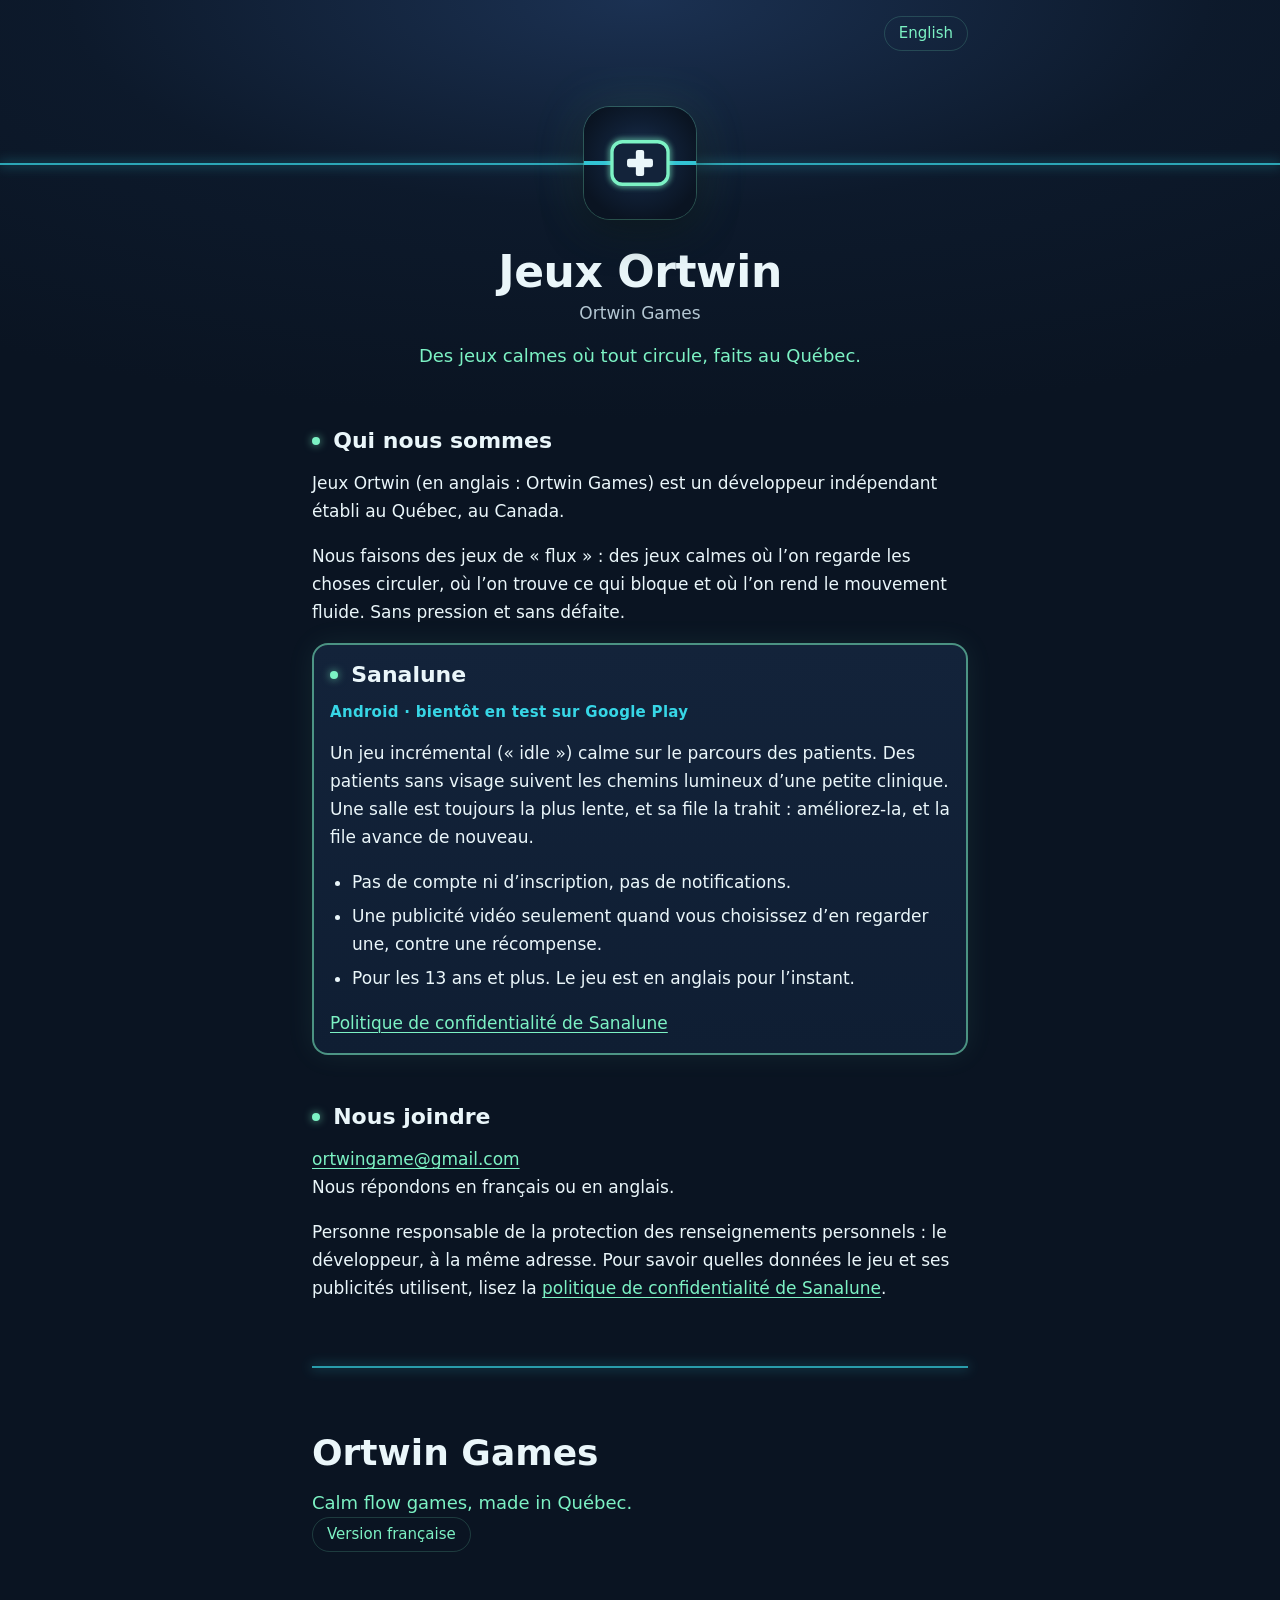
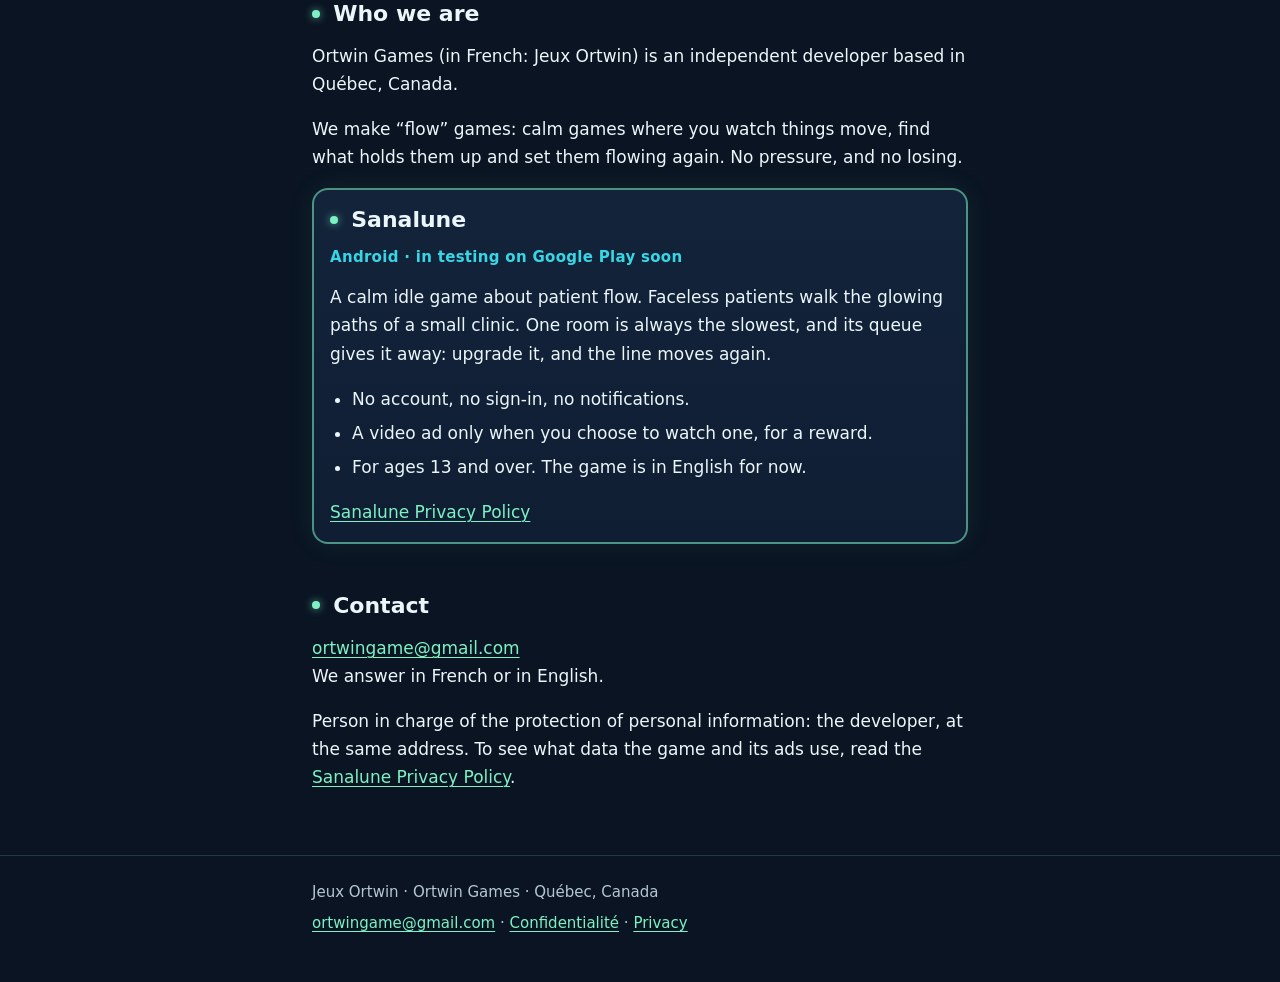
==== index.html @ f3c0d8e3 "Ortwin Games site: studio page, Sanalune privacy policy (FR + EN)" ====
<!doctype html>
<html lang="fr-CA">
<head>
<meta charset="utf-8">
<meta name="viewport" content="width=device-width, initial-scale=1">
<title>Jeux Ortwin · Ortwin Games</title>
<meta name="description" content="Jeux Ortwin est un développeur indépendant établi au Québec, au Canada, qui fait des jeux calmes. Ortwin Games is an independent developer based in Québec, Canada, making calm games.">
<meta name="theme-color" content="#0A1422">
<meta name="color-scheme" content="dark">
<link rel="icon" href="data:image/svg+xml,%3Csvg xmlns='http://www.w3.org/2000/svg' viewBox='0 0 108 108'%3E%3Crect width='108' height='108' rx='24' fill='%230F1E33'/%3E%3Cpath d='M0 54H108' stroke='%2337D6E6' stroke-width='5'/%3E%3Crect x='27' y='33.5' width='54' height='41' rx='10' fill='%2313233A' stroke='%237CF2C4' stroke-width='5'/%3E%3Cg fill='%23EAF6FA'%3E%3Crect x='41.5' y='50' width='25' height='8' rx='2'/%3E%3Crect x='50' y='41.5' width='8' height='25' rx='2'/%3E%3C/g%3E%3C/svg%3E">
<link rel="stylesheet" href="style.css">
</head>
<body>

<div class="wrap">
  <nav class="bar bar-end" aria-label="Langue / Language">
    <a class="pill" href="#english" hreflang="en" lang="en">English</a>
  </nav>
</div>

<header class="hero">
  <div class="wrap">
    <svg class="mark" viewBox="0 0 108 108" aria-hidden="true" focusable="false" xmlns="http://www.w3.org/2000/svg"><defs><radialGradient id="mark-bg" cx="54" cy="50" r="60" gradientUnits="userSpaceOnUse"><stop offset="0" stop-color="#1B3152"/><stop offset=".6" stop-color="#0F1E33"/><stop offset="1" stop-color="#0A1422"/></radialGradient><filter id="mark-halo" x="-60%" y="-60%" width="220%" height="220%"><feGaussianBlur stdDeviation="2.6"/></filter></defs><rect width="108" height="108" fill="url(#mark-bg)"/><path d="M-2 54H110" stroke="#37D6E6" stroke-width="11" opacity=".16" filter="url(#mark-halo)"/><path d="M-2 54H110" stroke="#37D6E6" stroke-width="4" opacity=".9"/><rect x="27" y="33.5" width="54" height="41" rx="10" fill="none" stroke="#7CF2C4" stroke-width="7" opacity=".5" filter="url(#mark-halo)"/><rect x="27" y="33.5" width="54" height="41" rx="10" fill="#13233A" stroke="#7CF2C4" stroke-width="3.2"/><g fill="#EAF6FA"><rect x="41.5" y="50" width="25" height="8" rx="2"/><rect x="50" y="41.5" width="8" height="25" rx="2"/></g></svg>
    <h1>Jeux Ortwin</h1>
    <p class="alt" lang="en">Ortwin Games</p>
    <p class="tagline">Des jeux calmes où tout circule, faits au Québec.</p>
  </div>
</header>

<main class="wrap">

  <article id="francais" lang="fr-CA">

    <section>
      <h2>Qui nous sommes</h2>
      <p>Jeux Ortwin (en anglais : <span lang="en">Ortwin Games</span>) est un développeur indépendant établi au Québec, au Canada.</p>
      <p>Nous faisons des jeux de « flux » : des jeux calmes où l’on regarde les choses circuler, où l’on trouve ce qui bloque et où l’on rend le mouvement fluide. Sans pression et sans défaite.</p>
    </section>

    <section class="card game">
      <h2>Sanalune</h2>
      <p class="kicker">Android · bientôt en test sur Google Play</p>
      <p>Un jeu incrémental (« idle ») calme sur le parcours des patients. Des patients sans visage suivent les chemins lumineux d’une petite clinique. Une salle est toujours la plus lente, et sa file la trahit : améliorez-la, et la file avance de nouveau.</p>
      <ul>
        <li>Pas de compte ni d’inscription, pas de notifications.</li>
        <li>Une publicité vidéo seulement quand vous choisissez d’en regarder une, contre une récompense.</li>
        <li>Pour les 13 ans et plus. Le jeu est en anglais pour l’instant.</li>
      </ul>
      <p><a href="sanalune/privacy/">Politique de confidentialité de Sanalune</a></p>
    </section>

    <section>
      <h2>Nous joindre</h2>
      <p><a href="mailto:ortwingame@gmail.com">ortwingame@gmail.com</a><br>Nous répondons en français ou en anglais.</p>
      <p>Personne responsable de la protection des renseignements personnels : le développeur, à la même adresse. Pour savoir quelles données le jeu et ses publicités utilisent, lisez la <a href="sanalune/privacy/">politique de confidentialité de Sanalune</a>.</p>
    </section>

  </article>

  <hr class="flowline">

  <article id="english" lang="en">

    <h2 class="title">Ortwin Games</h2>
    <p class="tagline">Calm flow games, made in Québec.</p>
    <p><a class="pill" href="#francais" hreflang="fr-CA" lang="fr-CA">Version française</a></p>

    <section>
      <h2>Who we are</h2>
      <p>Ortwin Games (in French: <span lang="fr-CA">Jeux Ortwin</span>) is an independent developer based in Québec, Canada.</p>
      <p>We make “flow” games: calm games where you watch things move, find what holds them up and set them flowing again. No pressure, and no losing.</p>
    </section>

    <section class="card game">
      <h2>Sanalune</h2>
      <p class="kicker">Android · in testing on Google Play soon</p>
      <p>A calm idle game about patient flow. Faceless patients walk the glowing paths of a small clinic. One room is always the slowest, and its queue gives it away: upgrade it, and the line moves again.</p>
      <ul>
        <li>No account, no sign-in, no notifications.</li>
        <li>A video ad only when you choose to watch one, for a reward.</li>
        <li>For ages 13 and over. The game is in English for now.</li>
      </ul>
      <p><a href="sanalune/privacy/#english">Sanalune Privacy Policy</a></p>
    </section>

    <section>
      <h2>Contact</h2>
      <p><a href="mailto:ortwingame@gmail.com">ortwingame@gmail.com</a><br>We answer in French or in English.</p>
      <p>Person in charge of the protection of personal information: the developer, at the same address. To see what data the game and its ads use, read the <a href="sanalune/privacy/#english">Sanalune Privacy Policy</a>.</p>
    </section>

  </article>

</main>

<footer>
  <div class="wrap">
    <p>Jeux Ortwin · <span lang="en">Ortwin Games</span> · Québec, Canada</p>
    <p><a href="mailto:ortwingame@gmail.com">ortwingame@gmail.com</a> · <a href="sanalune/privacy/">Confidentialité</a> · <a href="sanalune/privacy/#english" lang="en">Privacy</a></p>
  </div>
</footer>

</body>
</html>
---- style.css ----
/* Ortwin Games: one dark look, from Sanalune's night palette. */

:root {
  --night: #0A1422;
  --deep: #0F1E33;
  --surface: #13233A;
  --glow: #1B3152;
  --ink: #EAF6FA;
  --soft: #B4C7D3;
  --mint: #7CF2C4;
  --mint-light: #B4F8DD;
  --cyan: #37D6E6;
  --rule: rgba(124, 242, 196, 0.18);
  color-scheme: dark;
}

* { box-sizing: border-box; }

html { -webkit-text-size-adjust: 100%; }

@media (prefers-reduced-motion: no-preference) {
  html { scroll-behavior: smooth; }
}

body {
  margin: 0;
  background-color: var(--night);
  background-image: radial-gradient(ellipse 90% 420px at 50% 0, var(--glow) 0%, rgba(15, 30, 51, 0.55) 50%, rgba(10, 20, 34, 0) 100%);
  background-repeat: no-repeat;
  color: var(--ink);
  font: 400 1.0625rem/1.65 system-ui, -apple-system, "Segoe UI", Roboto, "Helvetica Neue", Arial, sans-serif;
}

[id] { scroll-margin-top: 16px; }

.wrap {
  max-width: 44rem;
  margin: 0 auto;
  padding: 0 16px;
}

@media (min-width: 600px) {
  .wrap { padding: 0 24px; }
  .card { padding: 20px; }
}

/* Links and focus */

a {
  color: var(--mint);
  text-decoration-thickness: 1px;
  text-underline-offset: 3px;
  overflow-wrap: anywhere;
}

a:hover { color: var(--mint-light); }

:focus-visible {
  outline: 2px solid var(--cyan);
  outline-offset: 3px;
  border-radius: 4px;
}

/* Top bar */

.bar {
  display: flex;
  align-items: center;
  justify-content: space-between;
  gap: 12px;
  padding: 16px 0;
}

.brand {
  display: inline-flex;
  align-items: center;
  gap: 10px;
  color: var(--ink);
  font-weight: 650;
  text-decoration: none;
}

.brand:hover { color: var(--ink); }

.brand svg {
  flex: none;
  width: 36px;
  height: 36px;
  border-radius: 9px;
}

.bar-end { justify-content: flex-end; }

.pill {
  flex: none;
  display: inline-block;
  padding: 4px 14px;
  border: 1px solid var(--rule);
  border-radius: 999px;
  font-size: 0.9375rem;
  text-decoration: none;
}

.pill:hover { border-color: var(--mint); }

/* Hero: the room on its glowing path, as in the icon */

.hero {
  position: relative;
  overflow: hidden;
  padding: 40px 0 8px;
  text-align: center;
}

.hero::before {
  content: "";
  position: absolute;
  left: 0;
  right: 0;
  top: 96px;
  height: 2px;
  background: var(--cyan);
  box-shadow: 0 0 12px 1px rgba(55, 214, 230, 0.55);
  opacity: 0.75;
}

.hero .mark {
  position: relative;
  display: block;
  width: 112px;
  height: 112px;
  margin: 0 auto;
  border-radius: 26px;
  box-shadow: 0 0 0 1px rgba(124, 242, 196, 0.25), 0 14px 40px rgba(0, 0, 0, 0.45), 0 0 56px rgba(124, 242, 196, 0.14);
}

.hero h1 { margin: 28px 0 0; }

.alt {
  margin: 2px 0 0;
  color: var(--soft);
  font-size: 1.0625rem;
}

.tagline {
  margin: 14px 0 0;
  color: var(--mint);
  font-size: 1.125rem;
}

/* Type */

h1 {
  font-size: clamp(2rem, 7vw, 2.75rem);
  line-height: 1.15;
  letter-spacing: -0.01em;
  font-weight: 700;
  margin: 24px 0 8px;
}

h2 {
  font-size: 1.375rem;
  line-height: 1.3;
  font-weight: 650;
  margin: 2.2em 0 0.6em;
}

h2::before {
  content: "";
  display: inline-block;
  width: 8px;
  height: 8px;
  margin: 0 0.6em 0.15em 0;
  border-radius: 50%;
  background: var(--mint);
  box-shadow: 0 0 8px rgba(124, 242, 196, 0.7);
  vertical-align: middle;
}

h2.title {
  font-size: clamp(1.75rem, 6vw, 2.25rem);
  line-height: 1.15;
  font-weight: 700;
  margin: 0;
}

h2.title::before { content: none; }

h3 {
  font-size: 1.0625rem;
  font-weight: 650;
  margin: 1.6em 0 0.4em;
}

p, li { overflow-wrap: break-word; }

p { margin: 0 0 1em; }

ul, ol { padding-left: 1.3em; margin: 0 0 1em; }

li + li { margin-top: 0.35em; }

strong { font-weight: 650; }

code {
  font: 0.9em ui-monospace, SFMono-Regular, Menlo, Consolas, monospace;
  background: var(--surface);
  padding: 0.1em 0.35em;
  border-radius: 6px;
  overflow-wrap: anywhere;
}

.meta {
  color: var(--soft);
  font-size: 0.9375rem;
}

/* Cards */

.card {
  margin: 0 0 1em;
  padding: 16px;
  background: linear-gradient(180deg, var(--surface), var(--deep));
  border: 1px solid var(--rule);
  border-radius: 16px;
}

.card > :last-child { margin-bottom: 0; }

.card h2 { margin-top: 0; }

.game {
  border: 2px solid rgba(124, 242, 196, 0.55);
  box-shadow: 0 0 28px rgba(124, 242, 196, 0.08);
}

.kicker {
  margin: -0.2em 0 0.9em;
  color: var(--cyan);
  font-size: 0.9375rem;
  font-weight: 600;
  letter-spacing: 0.02em;
}

.short { border-left: 3px solid var(--mint); }

/* Contents list on the policy */

.toc h2 { font-size: 1.0625rem; }

.toc ol {
  columns: 2 16rem;
  column-gap: 2rem;
  margin: 0;
}

.toc li {
  break-inside: avoid;
  margin: 0 0 0.35em;
}

/* The path between the two languages */

.flowline {
  height: 2px;
  margin: 64px 0;
  border: 0;
  background: var(--cyan);
  box-shadow: 0 0 12px 1px rgba(55, 214, 230, 0.5);
  opacity: 0.7;
}

/* Footer */

footer {
  margin-top: 64px;
  padding: 24px 0 40px;
  border-top: 1px solid var(--rule);
  color: var(--soft);
  font-size: 0.9375rem;
}

footer p { margin: 0 0 0.4em; }
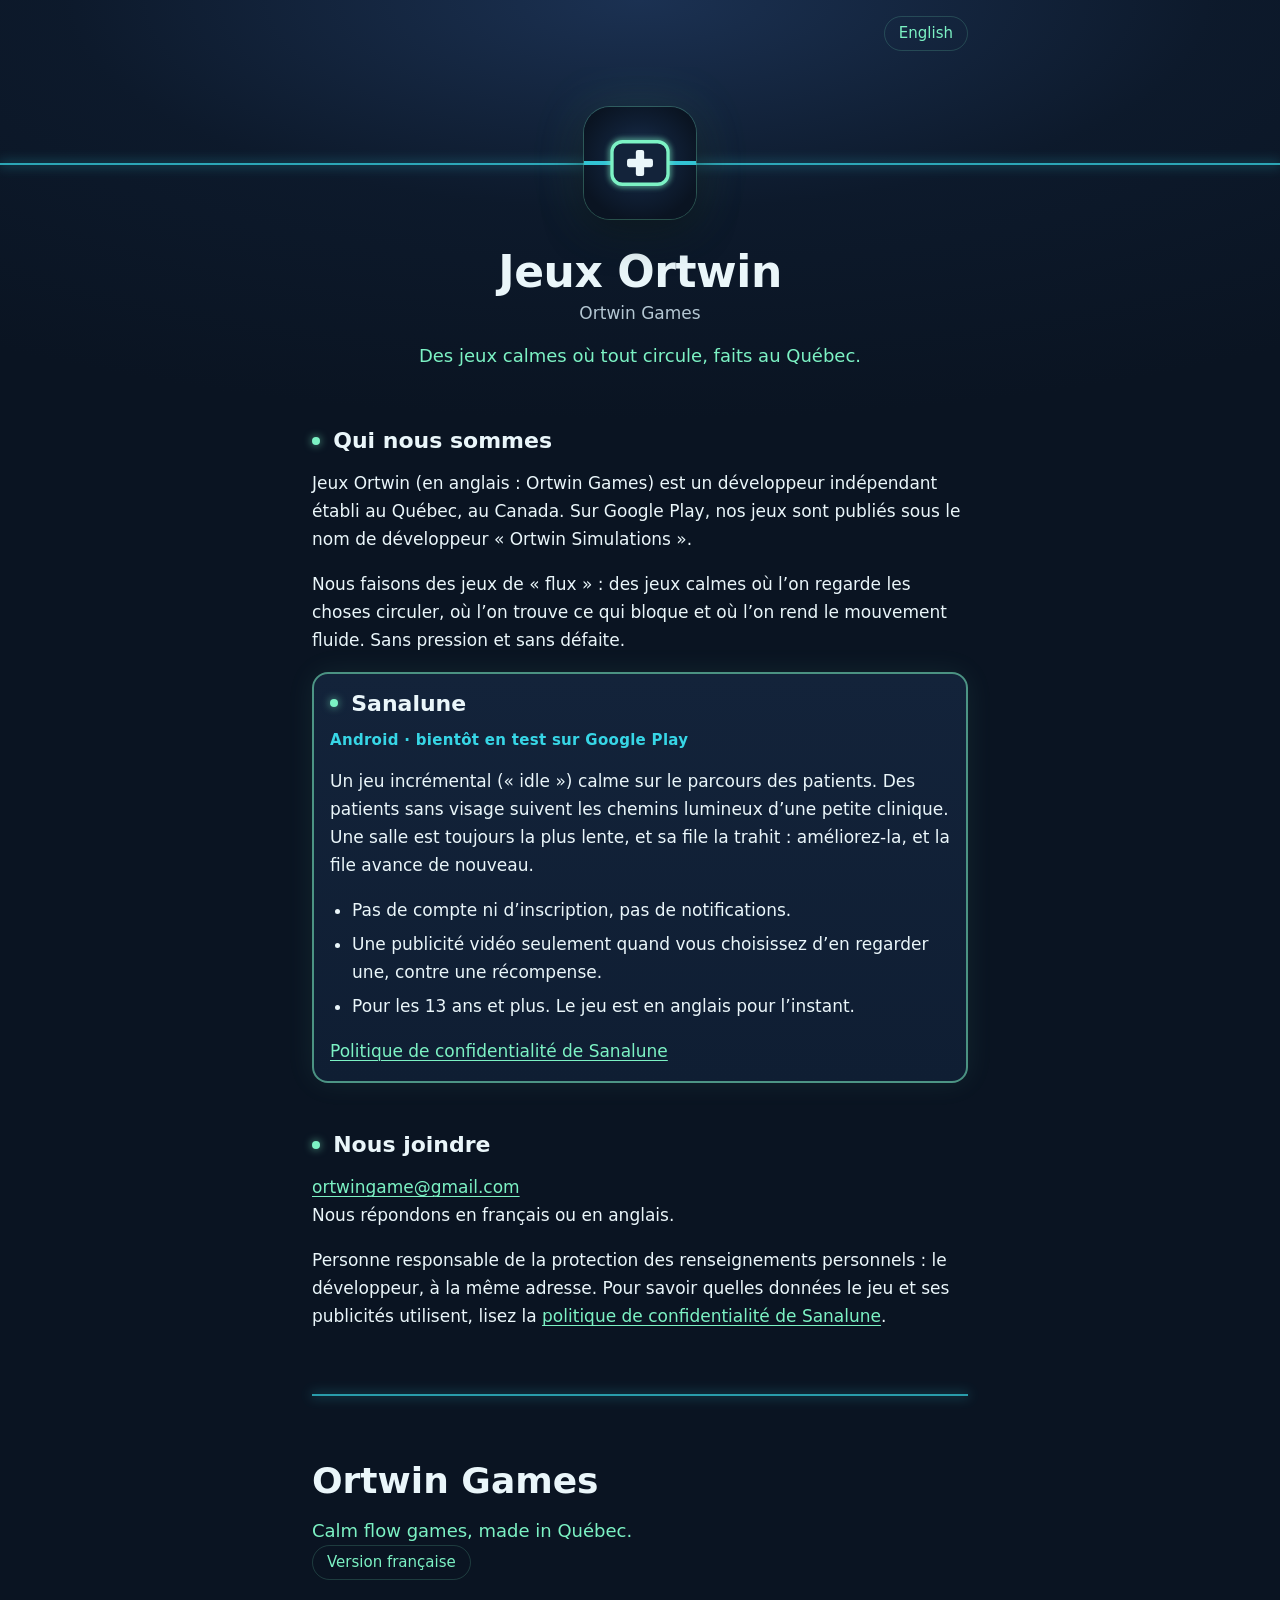
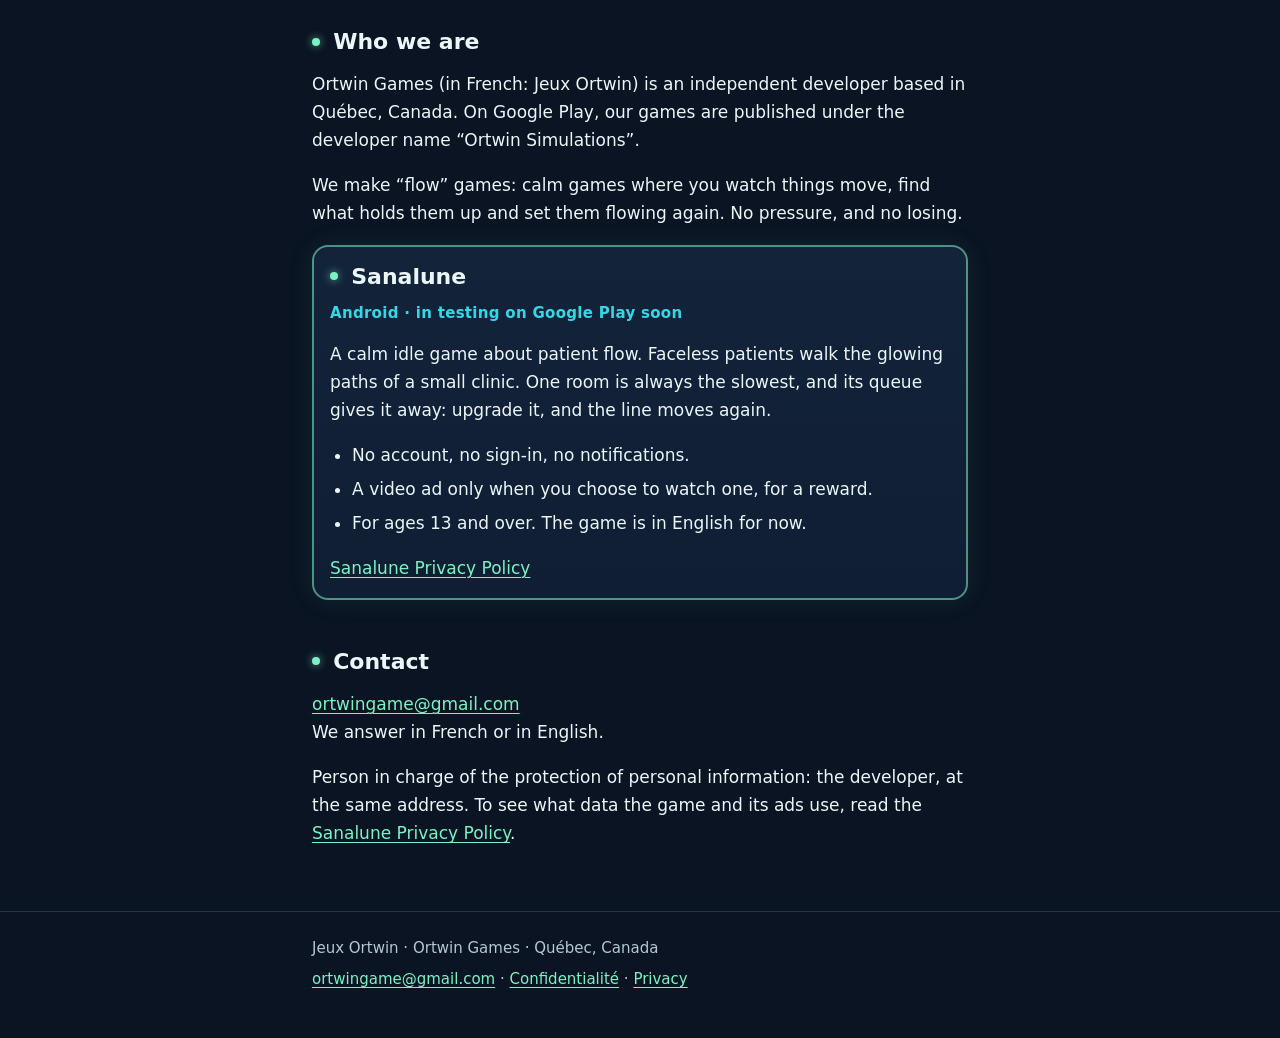
==== commit dc87ffdd: "Name the Google Play developer "Ortwin Simulations" on the studio page and in the Sanalune privacy p" ====
--- a/index.html
+++ b/index.html
@@ -33,7 +33,7 @@
 
     <section>
       <h2>Qui nous sommes</h2>
-      <p>Jeux Ortwin (en anglais : <span lang="en">Ortwin Games</span>) est un développeur indépendant établi au Québec, au Canada.</p>
+      <p>Jeux Ortwin (en anglais : <span lang="en">Ortwin Games</span>) est un développeur indépendant établi au Québec, au Canada. Sur Google Play, nos jeux sont publiés sous le nom de développeur « Ortwin Simulations ».</p>
       <p>Nous faisons des jeux de « flux » : des jeux calmes où l’on regarde les choses circuler, où l’on trouve ce qui bloque et où l’on rend le mouvement fluide. Sans pression et sans défaite.</p>
     </section>
 
@@ -67,7 +67,7 @@
 
     <section>
       <h2>Who we are</h2>
-      <p>Ortwin Games (in French: <span lang="fr-CA">Jeux Ortwin</span>) is an independent developer based in Québec, Canada.</p>
+      <p>Ortwin Games (in French: <span lang="fr-CA">Jeux Ortwin</span>) is an independent developer based in Québec, Canada. On Google Play, our games are published under the developer name “Ortwin Simulations”.</p>
       <p>We make “flow” games: calm games where you watch things move, find what holds them up and set them flowing again. No pressure, and no losing.</p>
     </section>
 
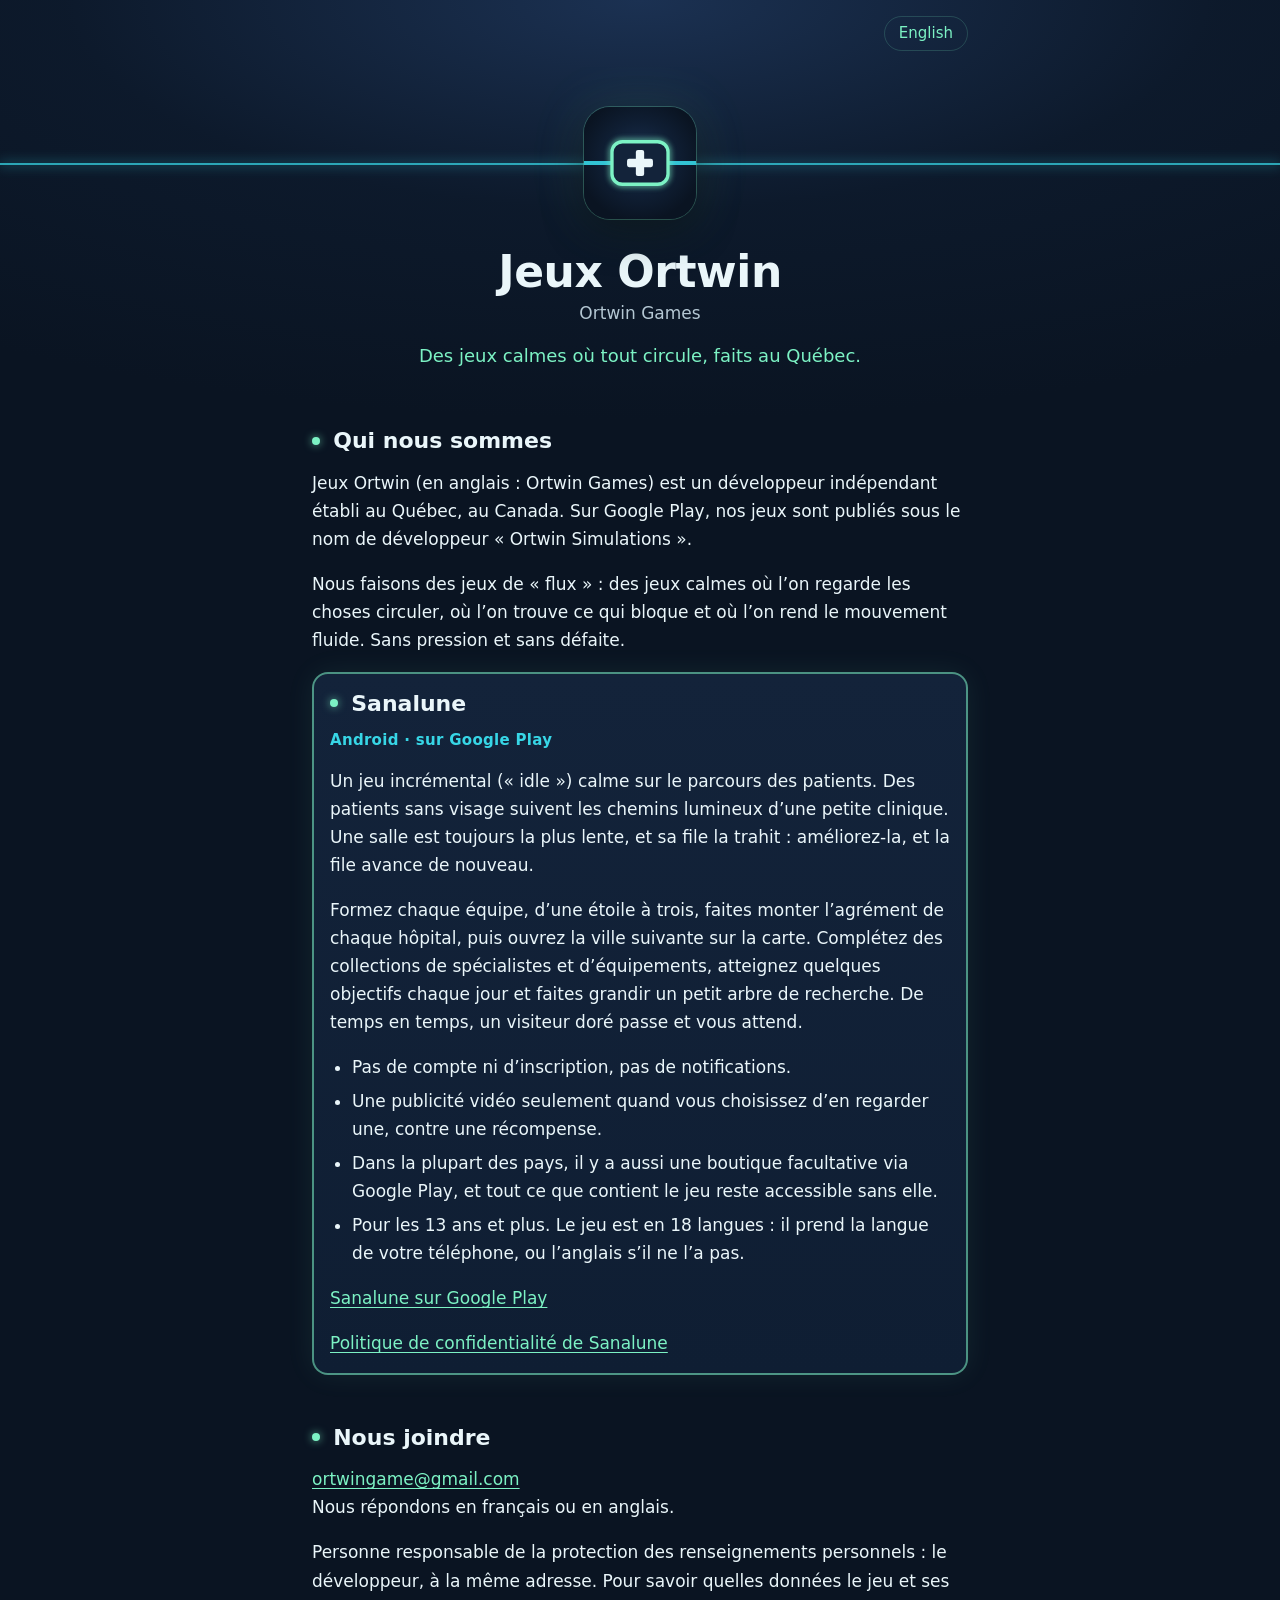
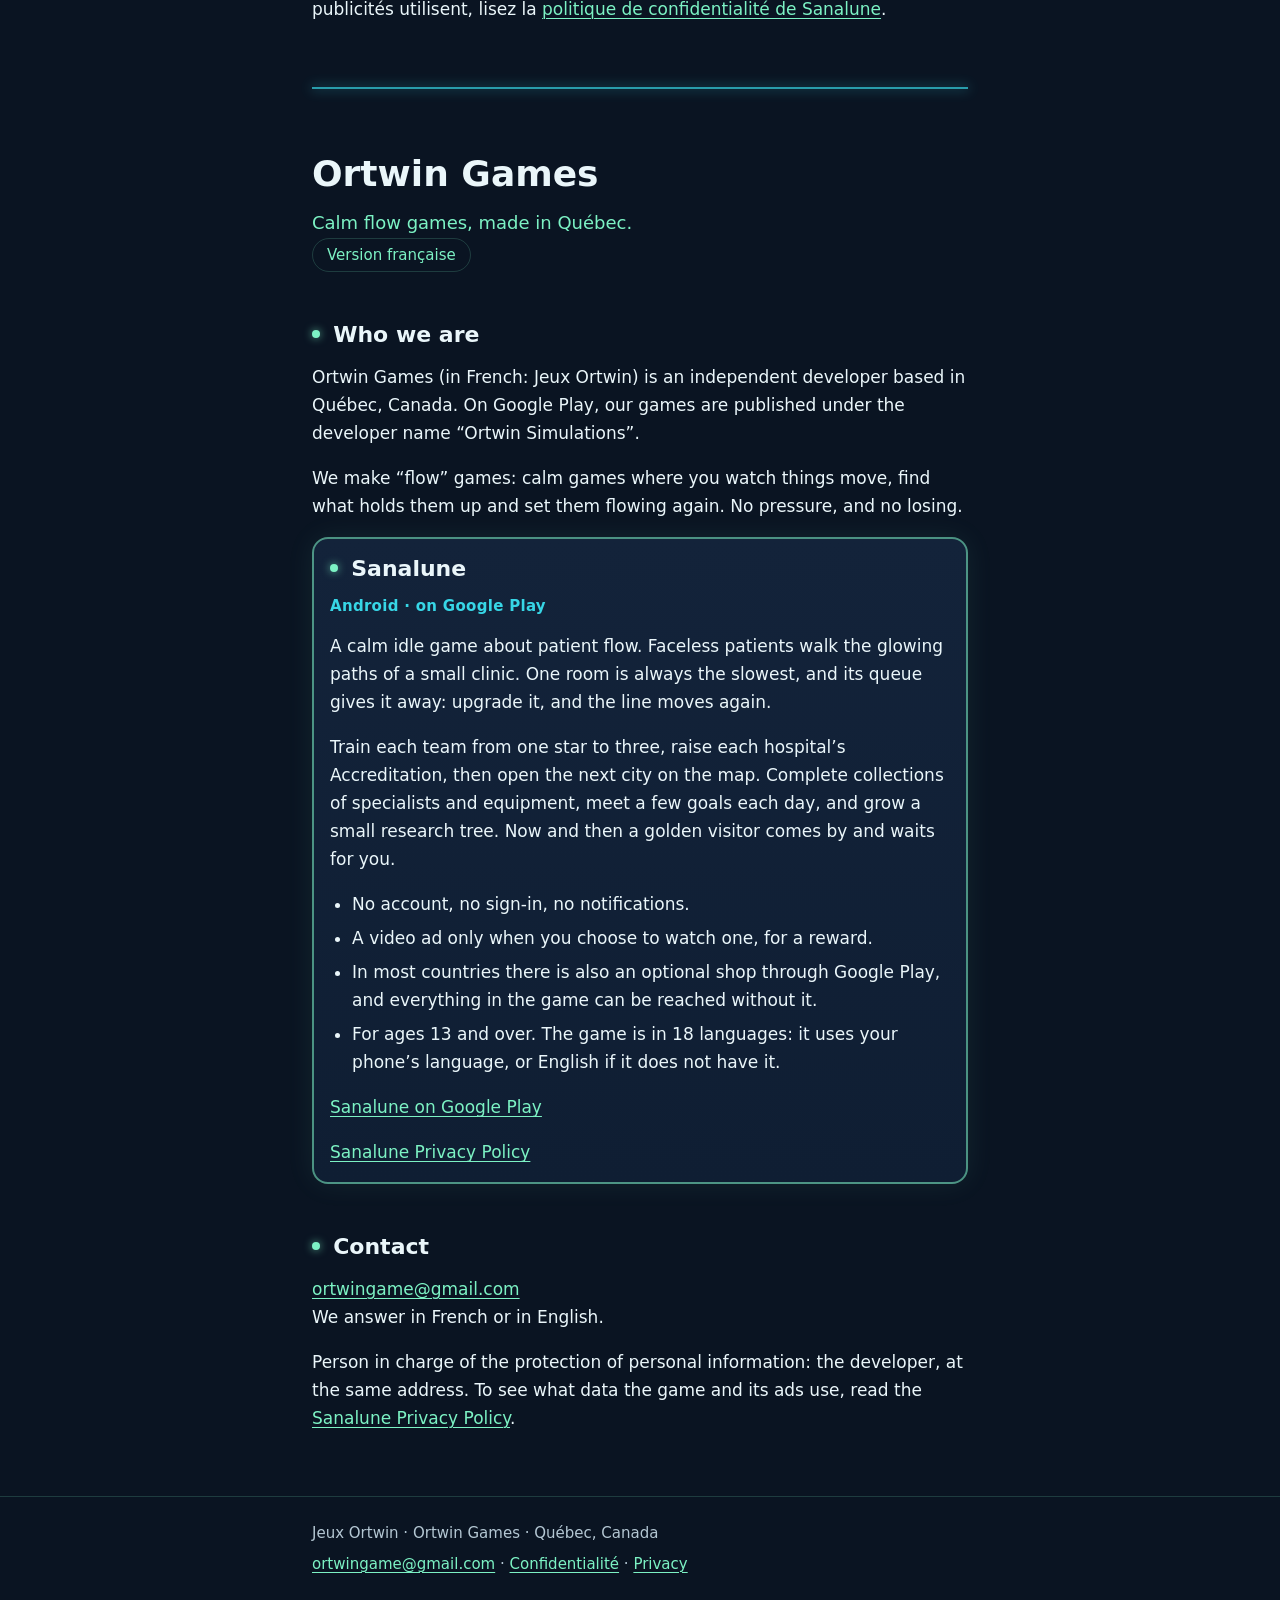
==== commit 7bf5329e: "Studio page: Sanalune is on Google Play (link), its features, the optional shop, 18 languages (FR/EN" ====
--- a/index.html
+++ b/index.html
@@ -39,13 +39,16 @@
 
     <section class="card game">
       <h2>Sanalune</h2>
-      <p class="kicker">Android · bientôt en test sur Google Play</p>
+      <p class="kicker">Android · sur Google Play</p>
       <p>Un jeu incrémental (« idle ») calme sur le parcours des patients. Des patients sans visage suivent les chemins lumineux d’une petite clinique. Une salle est toujours la plus lente, et sa file la trahit : améliorez-la, et la file avance de nouveau.</p>
+      <p>Formez chaque équipe, d’une étoile à trois, faites monter l’agrément de chaque hôpital, puis ouvrez la ville suivante sur la carte. Complétez des collections de spécialistes et d’équipements, atteignez quelques objectifs chaque jour et faites grandir un petit arbre de recherche. De temps en temps, un visiteur doré passe et vous attend.</p>
       <ul>
         <li>Pas de compte ni d’inscription, pas de notifications.</li>
         <li>Une publicité vidéo seulement quand vous choisissez d’en regarder une, contre une récompense.</li>
-        <li>Pour les 13 ans et plus. Le jeu est en anglais pour l’instant.</li>
+        <li>Dans la plupart des pays, il y a aussi une boutique facultative via Google Play, et tout ce que contient le jeu reste accessible sans elle.</li>
+        <li>Pour les 13 ans et plus. Le jeu est en 18 langues : il prend la langue de votre téléphone, ou l’anglais s’il ne l’a pas.</li>
       </ul>
+      <p><a href="https://play.google.com/store/apps/details?id=com.ortwingames.hospital">Sanalune sur Google Play</a></p>
       <p><a href="sanalune/privacy/">Politique de confidentialité de Sanalune</a></p>
     </section>
 
@@ -73,13 +76,16 @@
 
     <section class="card game">
       <h2>Sanalune</h2>
-      <p class="kicker">Android · in testing on Google Play soon</p>
+      <p class="kicker">Android · on Google Play</p>
       <p>A calm idle game about patient flow. Faceless patients walk the glowing paths of a small clinic. One room is always the slowest, and its queue gives it away: upgrade it, and the line moves again.</p>
+      <p>Train each team from one star to three, raise each hospital’s Accreditation, then open the next city on the map. Complete collections of specialists and equipment, meet a few goals each day, and grow a small research tree. Now and then a golden visitor comes by and waits for you.</p>
       <ul>
         <li>No account, no sign-in, no notifications.</li>
         <li>A video ad only when you choose to watch one, for a reward.</li>
-        <li>For ages 13 and over. The game is in English for now.</li>
+        <li>In most countries there is also an optional shop through Google Play, and everything in the game can be reached without it.</li>
+        <li>For ages 13 and over. The game is in 18 languages: it uses your phone’s language, or English if it does not have it.</li>
       </ul>
+      <p><a href="https://play.google.com/store/apps/details?id=com.ortwingames.hospital">Sanalune on Google Play</a></p>
       <p><a href="sanalune/privacy/#english">Sanalune Privacy Policy</a></p>
     </section>
 
